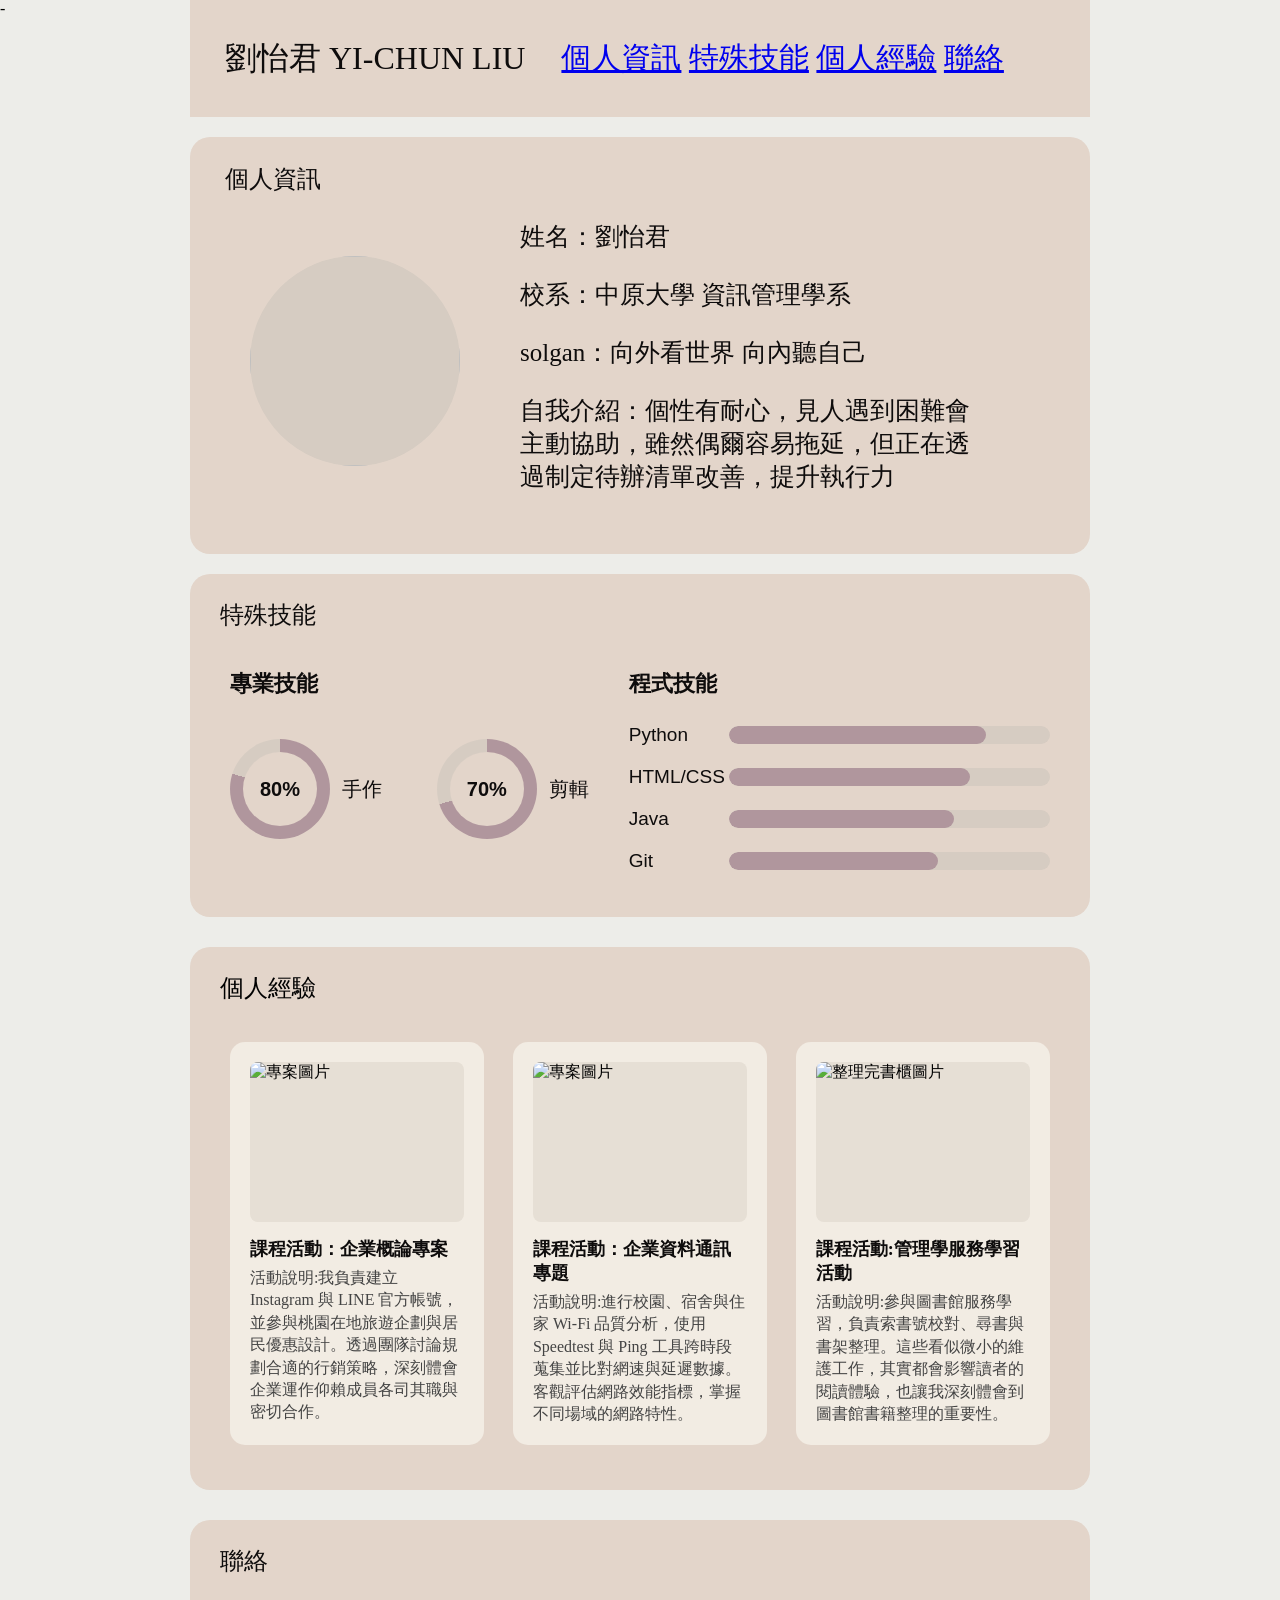
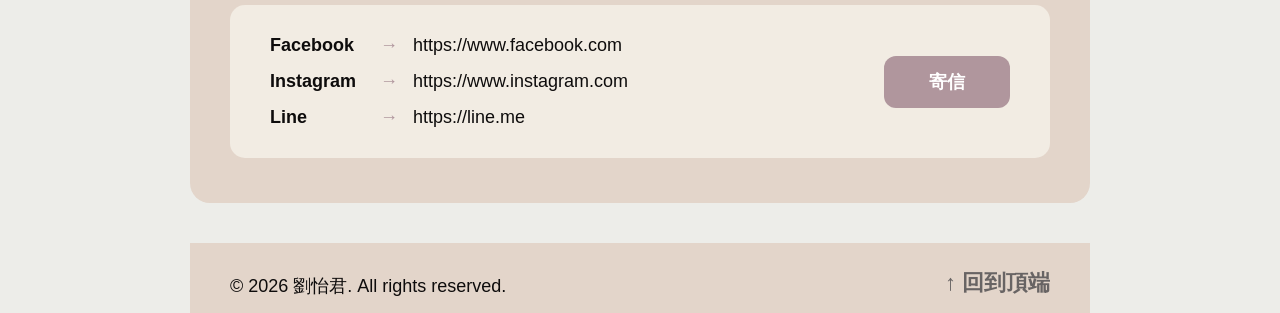
==== index.html @ b2452eb0 "個人網站" ====
<!DOCTYPE html>
<html lang="en">
<head>
    <meta charset="UTF-8">
    <meta name="viewport" content="width=device-width, initial-scale=1.0">
    <title>個人網站</title>
    <link rel="stylesheet" href="information.css">
 -  <link rel="stylesheet" href="skills.css">
    <link rel="stylesheet" href="experience.css">
    <link rel="stylesheet" href="contact.css">
    <link rel="stylesheet" href="footer.css">
    
</head>
<body>
    <header>
        <div class="name">劉怡君 YI-CHUN LIU</div>
        <nav>
            <a href="#information">個人資訊</a>
            <a href="#skills">特殊技能</a>
            <a href="#experience">個人經驗</a>
            <a href="#contact">聯絡</a>
        </nav>
    </header>

    <section class="information" id="information">
        <h1 class="title01">個人資訊</h1>
        <div class="content">
           <div class="photo01">
               <img src="image/photo.jpg.jpg" />
           </div>
           <div class="introduce">
               <p>姓名：劉怡君</p>
               <p>校系：中原大學 資訊管理學系</p>
               <p>solgan：向外看世界 向內聽自己</p>
               <p>自我介紹：個性有耐心，見人遇到困難會主動協助，雖然偶爾容易拖延，但正在透過制定待辦清單改善，提升執行力</p><br>
           </div>
        </div>
    </section>

 <section class="skills" id="skills">
    <h1 class="title02">特殊技能</h1>
    <div class="professional">
        <div class="left">
            <h4 class="skill01">專業技能</h4>
            <div class="rings-container">
                <div class="ring-item">
                    <div class="circle" style="--percent: 80%;">
                        <div class="ring-inner">80%</div>
                    </div>
                    <span class="ring-name">手作</span>
                </div>

                <div class="ring-item">
                    <div class="circle" style="--percent: 70%;">
                        <div class="ring-inner">70%</div>
                    </div>
                    <span class="ring-name">剪輯</span>
                </div>
            </div>
        </div>

        <div class="right">
            <h4 class="skill01">程式技能</h4>
            <div class="bar-item">
                <span class="bar-name">Python</span>
                <div class="bar-track">
                    <div class="bar-fill" style="width: 80%;"></div>
                </div>
            </div>

            <div class="bar-item">
                <span class="bar-name">HTML/CSS</span>
                <div class="bar-track">
                    <div class="bar-fill" style="width: 75%;"></div>
                </div>
            </div>

            <div class="bar-item">
                <span class="bar-name">Java</span>
                <div class="bar-track">
                    <div class="bar-fill" style="width: 70%;"></div>
                </div>
            </div>

            <div class="bar-item">
                <span class="bar-name">Git</span>
                <div class="bar-track">
                    <div class="bar-fill" style="width: 65%;"></div>
                </div>
            </div>
        </div>
    </div>
</section>

<section class="experience" id="experience">
    <h1 class="title03">個人經驗</h1>
    <div class="card01">
        <article class="card">
            <div class="card-img">
                <img src="image/website.jpg.jpg" alt="專案圖片">
            </div>
            <div class="card-desc">
                <span class="project-title">課程活動：企業概論專案</span><br>
                <span class="project-detail">活動說明:我負責建立 Instagram 與 LINE 官方帳號，並參與桃園在地旅遊企劃與居民優惠設計。透過團隊討論規劃合適的行銷策略，深刻體會企業運作仰賴成員各司其職與密切合作。 </span><br>
            </div>
        </article>

        <article class="card">
            <div class="card-img">
                <img src="image/web.jpg.jpg" alt="專案圖片">
            </div>
            <div class="card-desc">
                <span class="project-title">課程活動：企業資料通訊專題</span><br>
                <span class="project-detail">活動說明:進行校園、宿舍與住家 Wi-Fi 品質分析，使用 Speedtest 與 Ping 工具跨時段蒐集並比對網速與延遲數據。客觀評估網路效能指標，掌握不同場域的網路特性。</span>
            </div>
        </article>

        <article class="card">
            <div class="card-img">
                <img src="image/book.jpg.png" alt="整理完書櫃圖片">
            </div>
            <div class="card-desc">
                <span class="project-title">課程活動:管理學服務學習活動</span><br>
                <span class="project-detail">活動說明:參與圖書館服務學習，負責索書號校對、尋書與書架整理。這些看似微小的維護工作，其實都會影響讀者的閱讀體驗，也讓我深刻體會到圖書館書籍整理的重要性。</span><br>
            </div>
        </article>
    </div>
</section>

<section class="contact" id="contact">
    <div class="terminal">
        <h1 class="title04">聯絡</h1>
        <div class="links">
            <div class="link">
                <span class="platform">Facebook</span>
                <span class="arrow">→</span>
                <a href="https://www.facebook.com/share/1E4DamgkF6/?mibextid=wwXIfr" target="_blank">https://www.facebook.com</a>
            </div>
            <div class="link">
                <span class="platform">Instagram</span>
                <span class="arrow">→</span>
                <a href="https://www.instagram.com/yijun._.0219?xtok=ZXBvcXY1Z3RoNjcw&utm_source=qr" target="_blank">https://www.instagram.com</a>
            </div>
            <div class="link">
                <span class="platform">Line</span>
                <span class="arrow">→</span>
                <a href="https://line.me/D" target="_blank">https://line.me</a>
            </div>
        </div>

        <div class="contact-action">
            <a href="mailto:a0988951770@gmail.com" class="mailto">寄信</a>
        </div>
    </div>
</section>

<footer class="footer" id="footer">
    <p class="copyright">© 2026 劉怡君. All rights reserved.</p>
    <a href="#" class="back-to-top">↑ 回到頂端</a>
</footer>

</body>
</html>
---- information.css ----
*{
    box-sizing: border-box;
}
                                                                   
body {
    background-color: #edede9;
    margin: 0px;
    padding: 0px;
}      

header {
    background-color: #e3d5ca;
    color: #0e0c0c;
    font-family: 標楷體; 
    text-align: left;           
    margin: -18px auto 0 auto;             
    padding: 30px 35px;
    font-size: 32px;
    width: 100%;
    max-width: 900px;
    align-items: center;
    display: flex;
}

nav {
    text-align: right;
    font-family: 標楷體; 
    margin-left: 20px ;
    color: #0e0c0c;            
    padding: 8px 16px;
    font-size: 30px;
}

nav a:hover {
    background-color: #D5B9B2;
    color: #FFFCF2;
}

.information {
    background-color: #e3d5ca;
    margin: 20px auto;
    padding: 50px 40px 0px 40px;
    width: 90%;
    max-width: 900px;
    border-radius: 20px;
    box-sizing: border-box;
    align-items: center;
    display: flex;
    position: relative;
}

 .title01 {
    position: absolute;
    font-family: 標楷體;
    color: #0e0c0c;
    top: 6px;
    left: 35px;    
    font-weight: normal;
    text-align: left;
}

.content {
    display: flex;
    align-items: center;
    width: 100%;
}

.photo01 {
    width: 210px;
    height: 210px;
    background-color: #d6ccc2;
    align-items: center;
    border-radius: 50%; 
    display: flex;
    margin-left: 20px;
    flex-shrink: 0;
    margin-top: -20px;
    overflow: hidden;
}

.photo01 img{
    width: 100%;
    height: 100%;
    object-fit: cover;
}

.introduce {
    font-family: 標楷體;
    font-size: 25px;
    margin: 8px 0;
    color: #0e0c0c;
    text-align: left;
    margin-left: 60px;
    max-width: 450px;
}


@media (max-width: 768px) {
    .information {
        flex-direction: column;
        padding: 50px 20px 30px 20px;
        text-align: center;
    }

    .content {
        flex-direction: column;
        align-items: center;
    }
    .photo01 {
        width: 150px;
        height: 150px;
        margin: 0 auto 20px auto;
    }

    .introduce {
        margin-left: 0;
        text-align: center;
        font-size: 20px;
    }
}
---- skills.css ----
.skills {
    background-color: #e3d5ca;
    margin: 20px auto;
    padding: 80px 40px 45px 40px;
    width: 90%;
    max-width: 900px;
    border-radius: 20px;
    box-sizing: border-box;
    position: relative;
}

.title02 {
    position: absolute;
    top: 25px;
    left: 30px;
    margin: 0;
    font-family: "標楷體", sans-serif;
    font-weight: normal;
    color: #0e0c0c;
}

.professional {
    display: flex;
    justify-content: space-between;
    align-items: flex-start;
    gap: 40px;
    margin-top: 15px;
    width: 100%;
    box-sizing: border-box;
}

.skill01 {
    font-family: "標楷體", sans-serif;
    font-size: 22px;
    font-weight: bold;
    color: #0e0c0c;
    margin-top: 0;
    margin-bottom: 25px;
}

.left {
    width: 46%;
    display: flex;
    flex-direction: column;
}

.rings-container {
    display: flex;
    justify-content: space-between;
    align-items: center;
    margin-top: 15px;
    gap: 15px;
}

.ring-item {
    display: flex;
    align-items: center;
    gap: 12px;
}

.circle {
    width: 100px;
    height: 100px;
    border-radius: 50%;
    background: conic-gradient(#b0969d 0% var(--percent), #d6ccc2 var(--percent) 100%);
    display: flex;
    justify-content: center;
    align-items: center;
}


.ring-inner {
    width: 74px;
    height: 74px;
    border-radius: 50%;
    background-color: #e3d5ca;
    display: flex;
    justify-content: center;
    align-items: center;
    font-family: "標楷體", sans-serif;
    font-size: 20px;
    font-weight: bold;
    color: #0e0c0c;
}

.ring-name {
    font-family: "標楷體", sans-serif;
    font-size: 20px;
    color: #0e0c0c;
}

.right {
    width: 54%;
    display: flex;
    flex-direction: column;
}

.bar-item {
    display: flex;
    align-items: center;
    margin-bottom: 20px;
}

.bar-item:last-child {
    margin-bottom: 0;
}

.bar-name {
    width: 100px;
    font-family: "標楷體", sans-serif;
    font-size: 19px;
    color: #0e0c0c;
    flex-shrink: 0;
}

.bar-track {
    flex-grow: 1;
    height: 18px;
    background-color: #d6ccc2;
    border-radius: 10px;
    overflow: hidden;
}
.bar-fill {
    height: 100%;
    background-color: #b0969d;
    border-radius: 10px;
}

@media (max-width: 768px) {
    .skills {
        padding: 60px 20px 30px 20px;
        width: 90%;
    }

    .professional {
        flex-direction: column;
        gap: 30px;
    }

    .left, .right {
        width: 100%;
    }

    .rings-container {
        flex-direction: column;
        align-items: flex-start;
        gap: 15px;
    }

    .bar-item {
        width: 100%;
    }
}
---- experience.css ----
.experience {
    background-color: #e3d5ca;  
    margin: 30px auto;
    padding: 70px 40px 45px 40px;
    width: 90%;
    max-width: 900px;
    border-radius: 20px;
    box-sizing: border-box;
    position: relative;
}

.title03 {
    position: absolute;
    top: 25px;
    left: 30px;
    margin: 0;
    font-family: "標楷體";
    font-weight: normal;
    color: #000000;
}

.card01 {
    display: flex;
    justify-content: space-between;
    align-items: stretch; 
    gap: 20px;            
    width: 100%;
    margin-top: 25px;     
    box-sizing: border-box;
}

.card {
    background-color: #f2ece3;     
    border: #9a8c98;   
    border-radius: 15px;
    padding: 20px;
    width: 31%;                    
    display: flex;
    flex-direction: column;
    box-sizing: border-box;
}

.card-img {
    width: 100%;
    height: 160px;                
    background-color: #e6dfd5;     
    border-radius: 8px;
    display: flex;
    justify-content: center;
    align-items: center;
    overflow: hidden;
    margin-bottom: 15px;
}

.card-img img {
    width: 100%;
    height: 100%;
    object-fit: cover; 
}            

.card-desc {
    font-family: "標楷體";
    text-align: left;             
    margin: 0;
    width: 100%;
}

.project-title {
    font-size: 18px;
    font-weight: bold;
    color: #0e0c0c;
}

.project-detail {
    font-size: 16px;
    color: #444444;
    display: inline-block;
    margin-top: 6px;                
    line-height: 1.4;             
}

@media (max-width: 768px) {
    .experience {
        padding: 60px 20px 30px 20px;
        width: 90%;
    }

    .card01 {
        flex-direction: column;
        gap: 20px; 
    }

    .card {
        width: 100%;
    }
}
---- contact.css ----
.contact {
    background-color: #e3d5ca;
    margin: 30px auto;
    padding: 70px 40px 45px 40px;
    width: 90%;
    max-width: 900px;
    border-radius: 20px;
    box-sizing: border-box;
    position: relative;
    font-family: "標楷體", sans-serif;
}

.title04 {
    position: absolute;
    top: 25px;
    left: 30px;
    margin: 0;
    font-family: "標楷體", sans-serif;
    font-weight: normal;
    color: #0e0c0c;
}

.terminal {
    background-color: #f2ece3;
    border-radius: 15px;
    padding: 30px 40px;
    width: 100%;
    display: flex;
    justify-content: space-between;
    align-items: center;
    box-sizing: border-box;
    margin-top: 15px;
}

.links {
    display: flex;
    flex-direction: column;
    gap: 15px;
}

.link {
    display: flex;
    align-items: center;
    font-size: 18px;
    color: #0e0c0c;
}

.platform {
    width: 110px;
    display: inline-block;
    font-weight: bold;
}

.arrow {
    margin-right: 15px;
    color: #b0969d;
}

.link a {
    color: #0e0c0c;
    text-decoration: none;
}

.link a:hover {
    text-decoration: underline;
}

.mailto {
    display: inline-block;
    background-color: #b0969d;
    color: #ffffff;
    font-size: 18px;
    font-weight: bold;
    padding: 14px 45px;
    border-radius: 12px;
    text-decoration: none;
}

.mailto:hover {
    background-color: #9a8c98;
}

@media (max-width: 768px) {
    .contact {
        padding: 60px 20px 30px 20px;
        width: 90%;
    }

    .terminal {
        flex-direction: column;
        align-items: flex-start;
        padding: 25px 20px;
        gap: 25px;
    }

    .links {
        width: 100%;
        gap: 12px;
    }

    .mailto {
        width: 100%;
        text-align: center;
        box-sizing: border-box;
    }
}
---- footer.css ----
.footer {
    background-color: #e3d5ca;
    width: 100%;
    max-width: 900px;
    margin: 40px auto 0 auto;
    padding: 15px 40px;
    box-sizing: border-box;
    display: flex;
    justify-content: space-between;
    align-items: flex-end; 
    height: 70px; 
}

.copyright {
    margin: 0;
    font-size: 18px;
    color: #0e0c0c;
    font-family: "標楷體", sans-serif;
}

.back-to-top {
    font-size: 22px;
    color: #686464;
    text-decoration: none;
    font-family: "標楷體", sans-serif;
    font-weight: bold;
}   

.back-to-top:hover {
    text-decoration: underline;
}

@media (max-width: 768px) {
    .footer {
        width: 90%;
        padding: 20px;
        height: auto; 
        flex-direction: column; 
        gap: 12px; 
        text-align: center;
    }

    .copyright, .back-to-top {
        font-size: 16px; 
    }
}
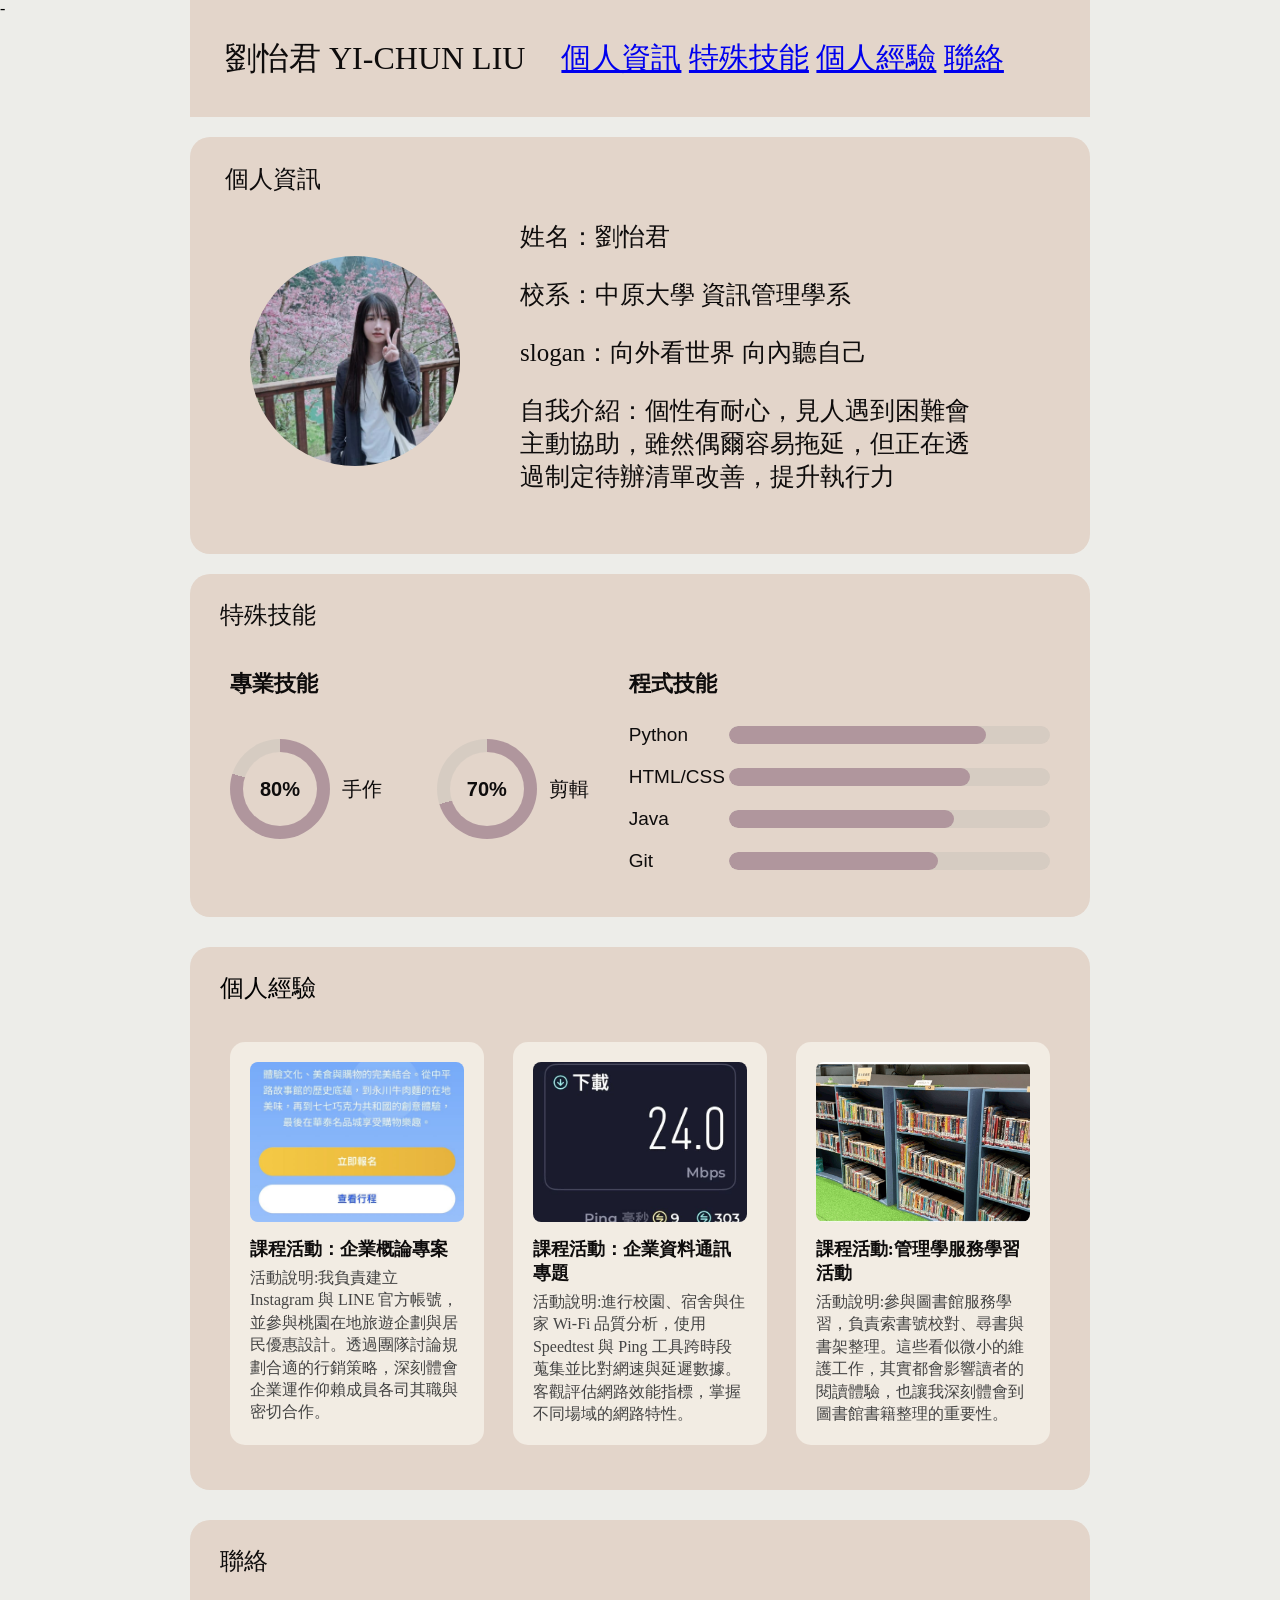
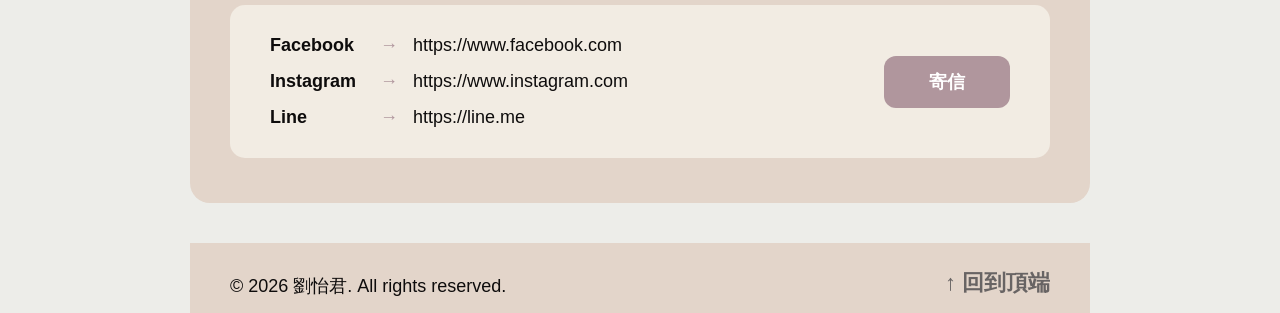
==== commit 24b30485: "個人網站" ====
--- a/index.html
+++ b/index.html
@@ -31,7 +31,7 @@
            <div class="introduce">
                <p>姓名：劉怡君</p>
                <p>校系：中原大學 資訊管理學系</p>
-               <p>solgan：向外看世界 向內聽自己</p>
+               <p>slogan：向外看世界 向內聽自己</p>
                <p>自我介紹：個性有耐心，見人遇到困難會主動協助，雖然偶爾容易拖延，但正在透過制定待辦清單改善，提升執行力</p><br>
            </div>
         </div>
